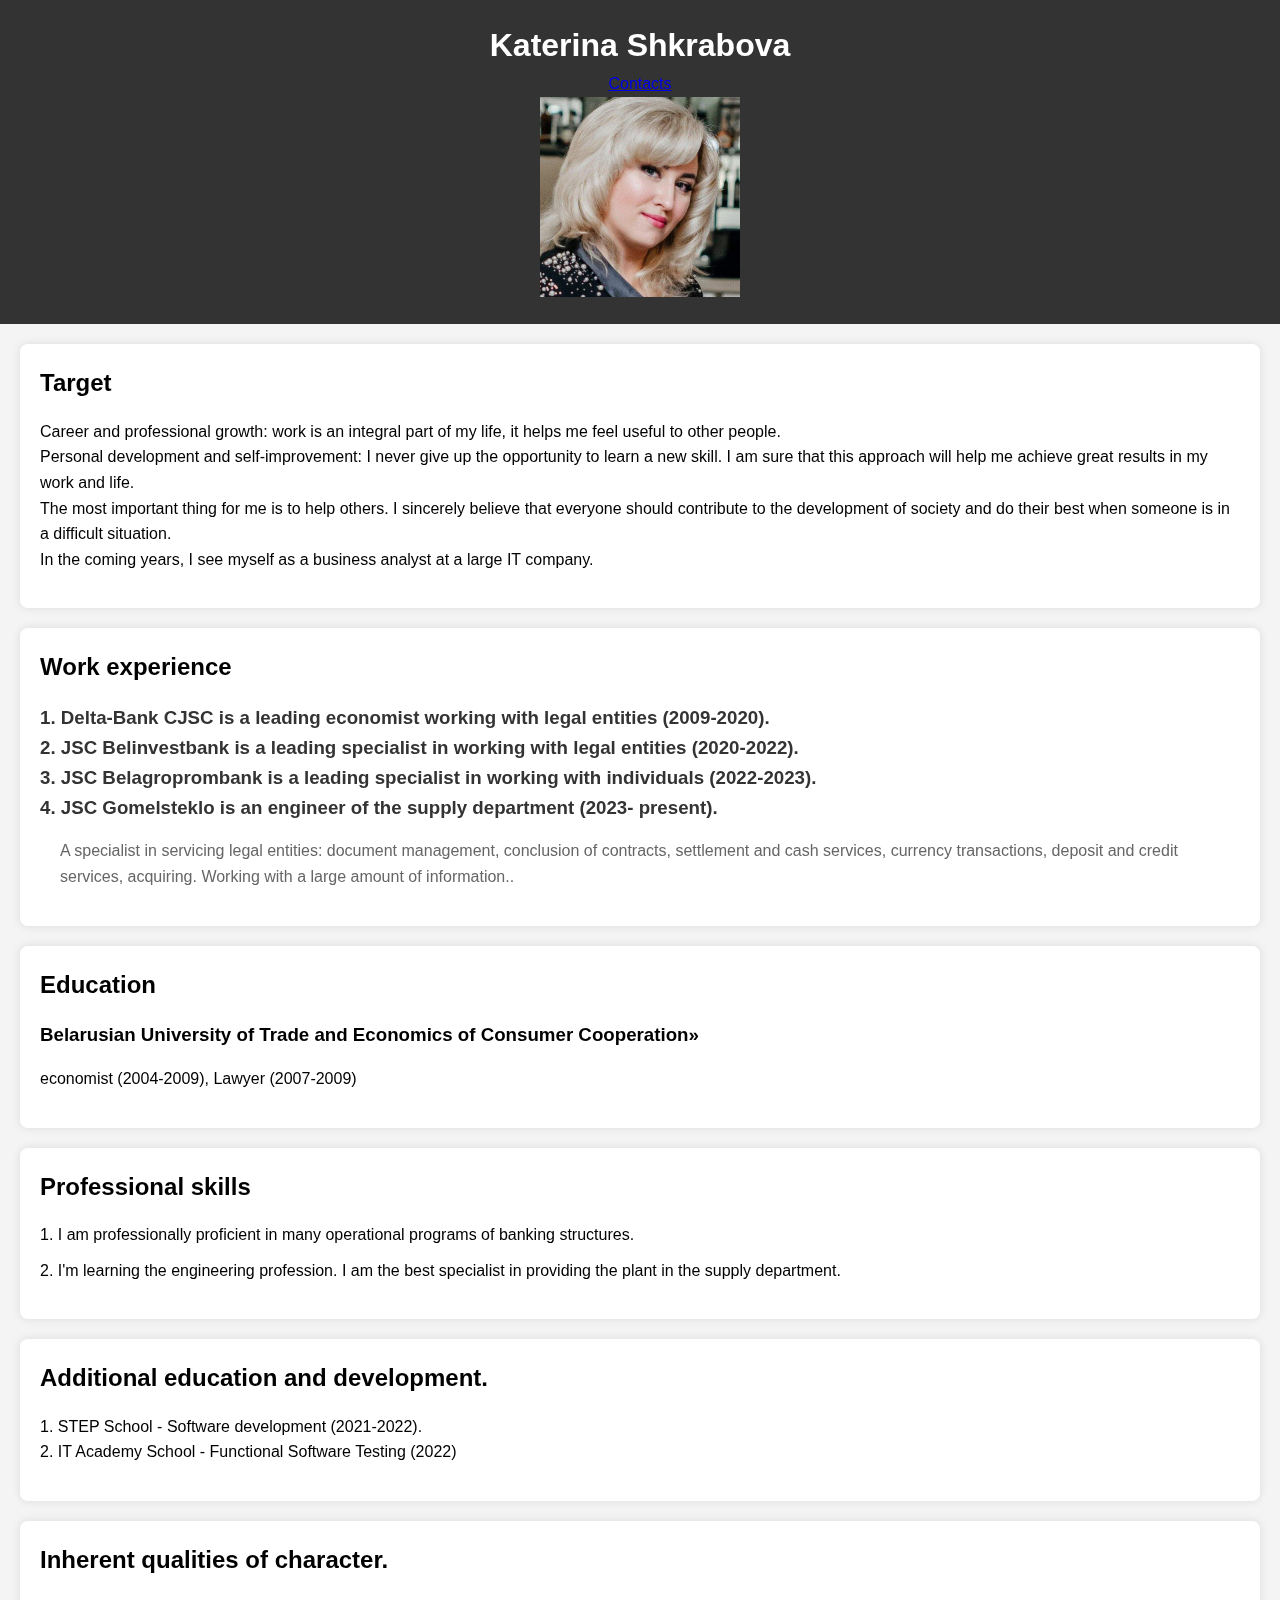
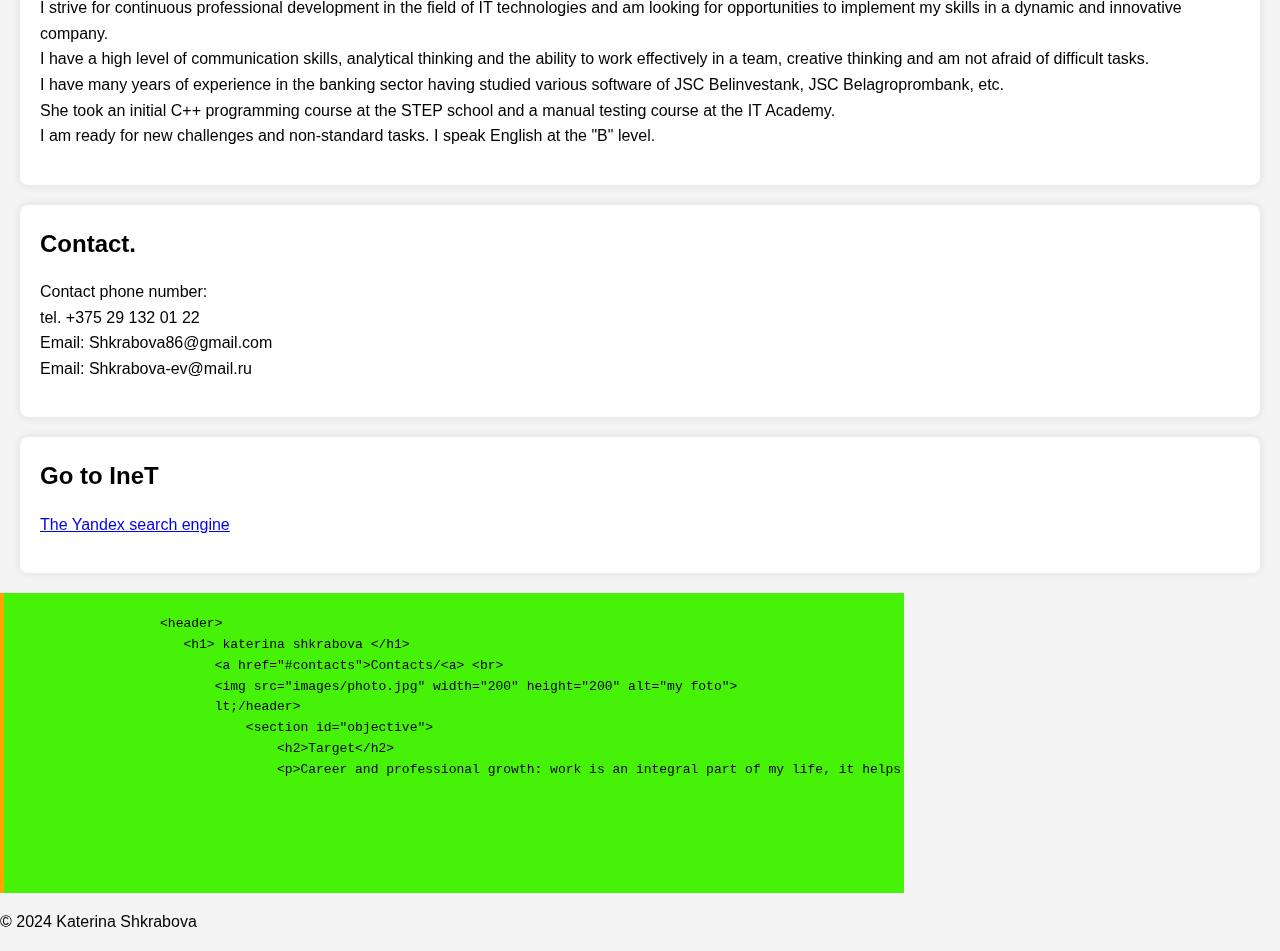
==== index.html @ ec5527c3 "25" ====
<!DOCTYPE html>
<html lang="en">
<head>
    <meta charset="UTF-8">
    <meta name="viewport" content="width=device-width, initial-scale=1.0">
    <title>Resume</title>
    <link rel="stylesheet" href="css/styles.css">
</head>
<body>
    <header>
        <h1>Katerina Shkrabova</h1>
        <a href="#contacts">Contacts</a><br>
        <img src="images/photo.jpg" width="200" height="200" alt="my foto">
    </header>
    <section id="objective">
        <h2>Target</h2>
        <p>Career and professional growth: work is an integral part of my life, it helps me feel useful to other people.<br>
            Personal development and self-improvement: I never give up the opportunity to learn a new skill. I am sure that this approach will help me achieve great results in my work and life.<br>
            The most important thing for me is to help others. I sincerely believe that everyone should contribute to the development of society and do their best when someone is in a difficult situation.<br>
            In the coming years, I see myself as a business analyst at a large IT company.<br>
    </section>
    <section id="experience">
        <h2>Work experience</h2>
        <ul>
            <li>
                <h3>1.	Delta-Bank CJSC is a leading economist working with legal entities (2009-2020). <br>
                    2.	JSC Belinvestbank is a leading specialist in working with legal entities (2020-2022). <br>
                    3.	JSC Belagroprombank is a leading specialist in working with individuals (2022-2023).<br>
                    4.	JSC Gomelsteklo is an engineer of the supply department (2023- present).<br>
                </h3>
                <p>A specialist in servicing legal entities: document management, conclusion of contracts, settlement and cash services, currency transactions, deposit and credit services, acquiring. Working with a large amount of information..</p>
            </li>
        </ul>
    </section>
    <section id="education">
        <h2>Education</h2>
        <ul>
            <li>
                <h3>Belarusian University of Trade and Economics of Consumer Cooperation»</h3>
                <p>economist (2004-2009), Lawyer (2007-2009)</p>
            </li>
        </ul>
    </section>
    <section id="skills">
        <h2>Professional skills</h2>
        <ul>
            <li>
            1. I am professionally proficient in many operational programs of banking structures.</li>
            <li>
            2. I'm learning the engineering profession. I am the best specialist in providing the plant in the supply department.</li>
        </ul>
    </section>
    <section id="additional-info">
        <h2>Additional education and development.</h2>
        <p>
            1.	STEP School - Software development (2021-2022). <br>
            2.	IT Academy School - Functional Software Testing (2022)</p>
    </section>
    <section id="r">
        <h2>Inherent qualities of character.</h2>
        <p>
            I strive for continuous professional development in the field of IT technologies and am looking for opportunities to implement my skills in a dynamic and innovative company. <br>
        I have a high level of communication skills, analytical thinking and the ability to work effectively in a team, creative thinking and am not afraid of difficult tasks. <br>
        I have many years of experience in the banking sector having studied various software of JSC Belinvestank, JSC Belagroprombank, etc. <br>
        She took an initial C++ programming course at the STEP school and a manual testing course at the IT Academy.<br>
        I am ready for new challenges and non-standard tasks. I speak English at the "B" level. </p>
    </section>

    <section id="contacts"> 
        <h2>Contact.</h2>
        <p>
        Contact phone number:<br>
        tel. +375 29 132 01 22<br>
        Email: Shkrabova86@gmail.com<br>
        Email: Shkrabova-ev@mail.ru</p>
    </section>
    
    <section id="yandex">
        <h2>Go to IneT</h2>
         <p>
        <a href="http://www.yandex.ru">The Yandex search engine</a>
        </p>
    </section>

            <pre><code>
                    &lt;header&gt;
                       &lth1&gt katerina shkrabova &lt;/h1&gt;
                           &lt;a href="#contacts">Contacts/&lt;a&gt; &lt;br&gt;
                           &lt;img src="images/photo.jpg" width="200" height="200" alt="my foto"&gt;
                           lt;/header&gt;
                               &lt;section id="objective"&gt;
                                   &lt;h2&gt;Target&lt;/h2&gt;
                                   &lt;p&gt;Career and professional growth: work is an integral part of my life, it helps me feel useful to other people.&lt;br&gt;
            </code></pre>       
<footer>
    <p>© 2024 Katerina Shkrabova</p>
  </footer>
</body>
</html>
---- css/styles.css ----
body {
    font-family: Arial, sans-serif;
    line-height: 1.6;
    margin: 0;
    padding: 0;
    background-color: #f4f4f4;
}

header {
    background: #333;
    color: #fff;
    padding: 20px;
    text-align: center;
}


h1, h2, h3 { 
    margin: 0;
    padding: 0;
}

section {
    background: #fff;
    margin: 20px;
    padding: 20px;
    border-radius: 8px;
    box-shadow: 0 0 10px rgba(0, 0, 0, 0.1);
}

ul {
    list-style-type: none;
    padding: 0;
}

ul li {
    margin-bottom: 10px;
}

#experience h3 {
    color: #333;
    margin-bottom: 5px;
}

#experience p {
    margin-left: 20px;
    color: #666;
}
@media print {
    body {
        background: #fff;
        color: #000;
    }

    section {
        box-shadow: none;
        margin: 0;
        padding: 0;
    }
}
{
    <font color="red" face="Arial" size="5"> Contact </font>
}

pre {
    max-width: 900px;
    max-height: 300px;
    min-height: 300px;
    background-color: #47f209;
    border-left: 4px solid orange;
    overflow: auto;
}
code {
    padding: 0px;
}
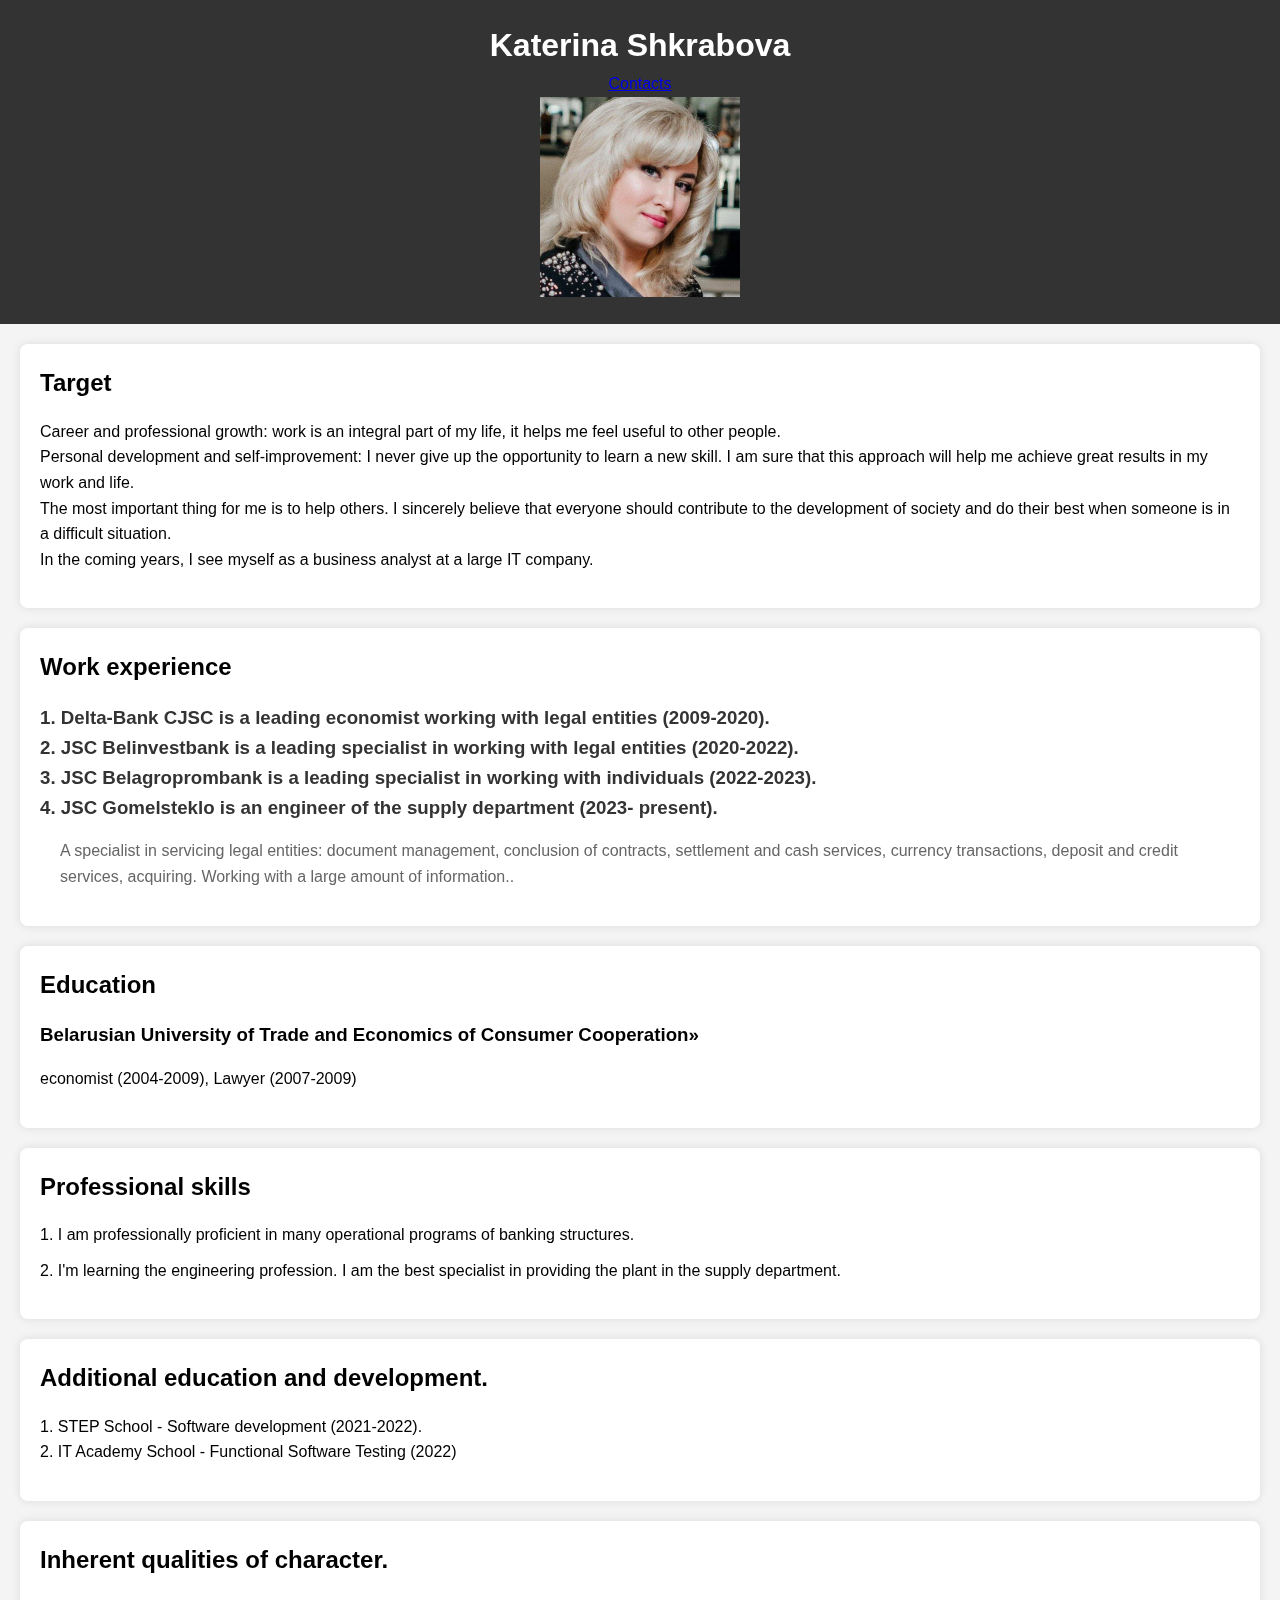
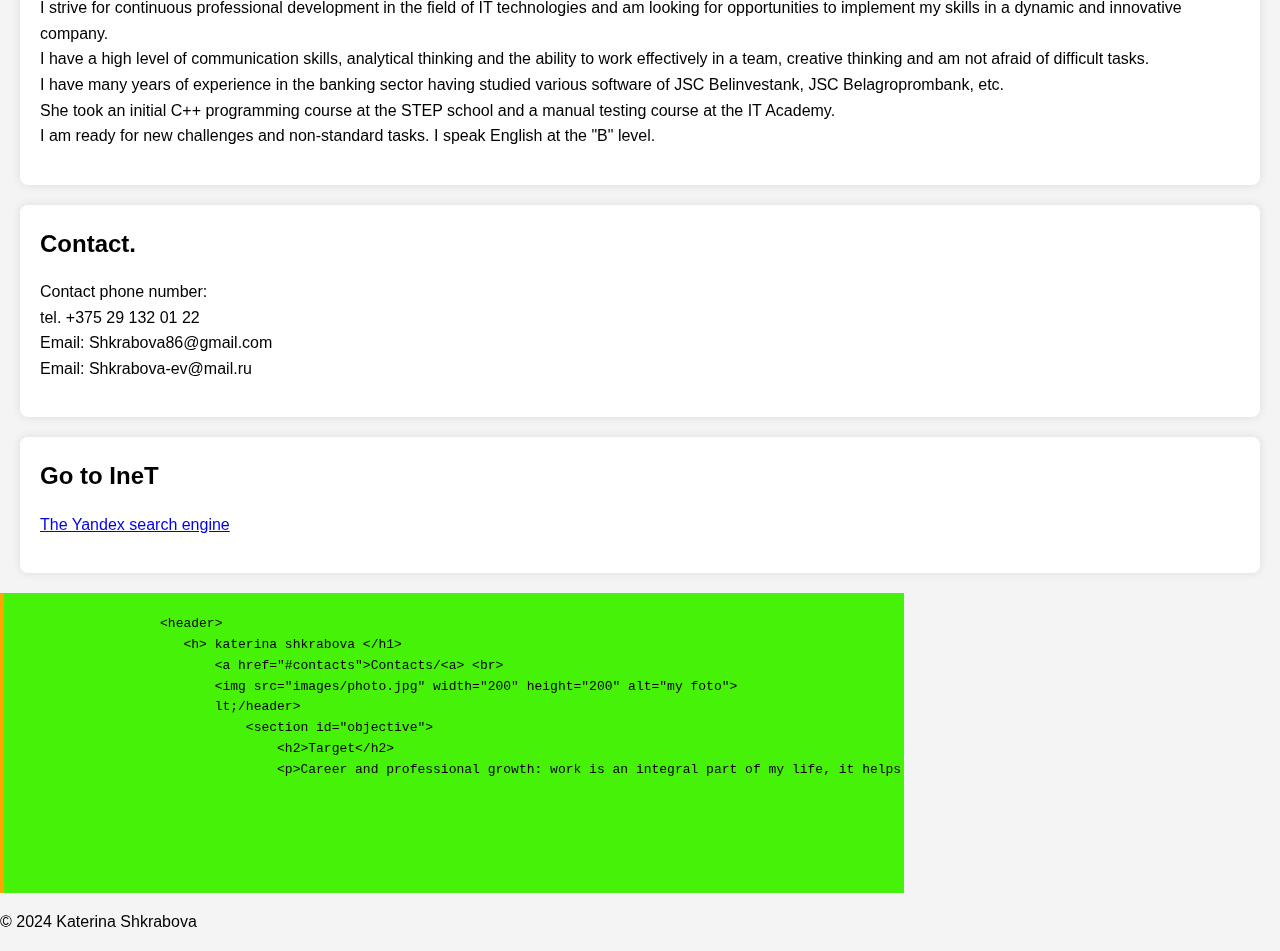
==== commit bb47f873: "27" ====
--- a/index.html
+++ b/index.html
@@ -84,7 +84,7 @@
 
             <pre><code>
                     &lt;header&gt;
-                       &lth1&gt katerina shkrabova &lt;/h1&gt;
+                       &lth&gt; katerina shkrabova &lt;/h1&gt;
                            &lt;a href="#contacts">Contacts/&lt;a&gt; &lt;br&gt;
                            &lt;img src="images/photo.jpg" width="200" height="200" alt="my foto"&gt;
                            lt;/header&gt;
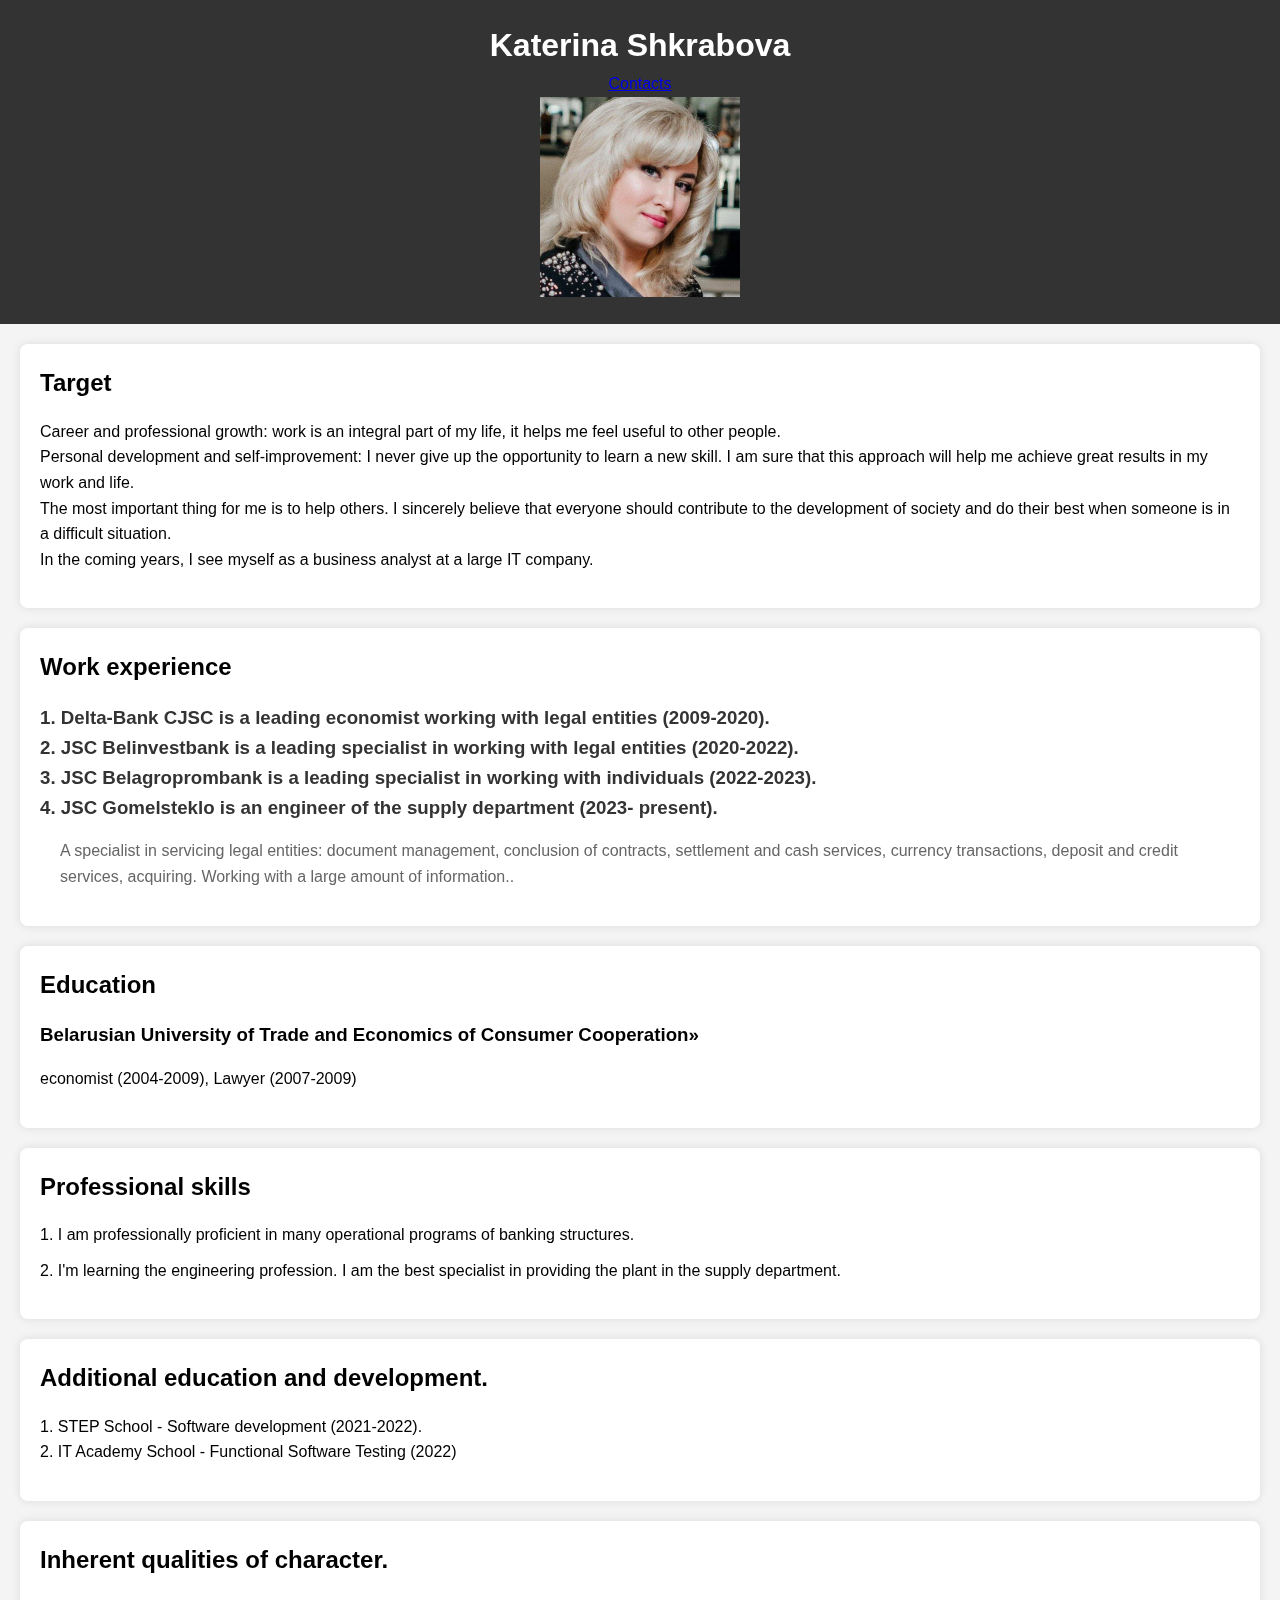
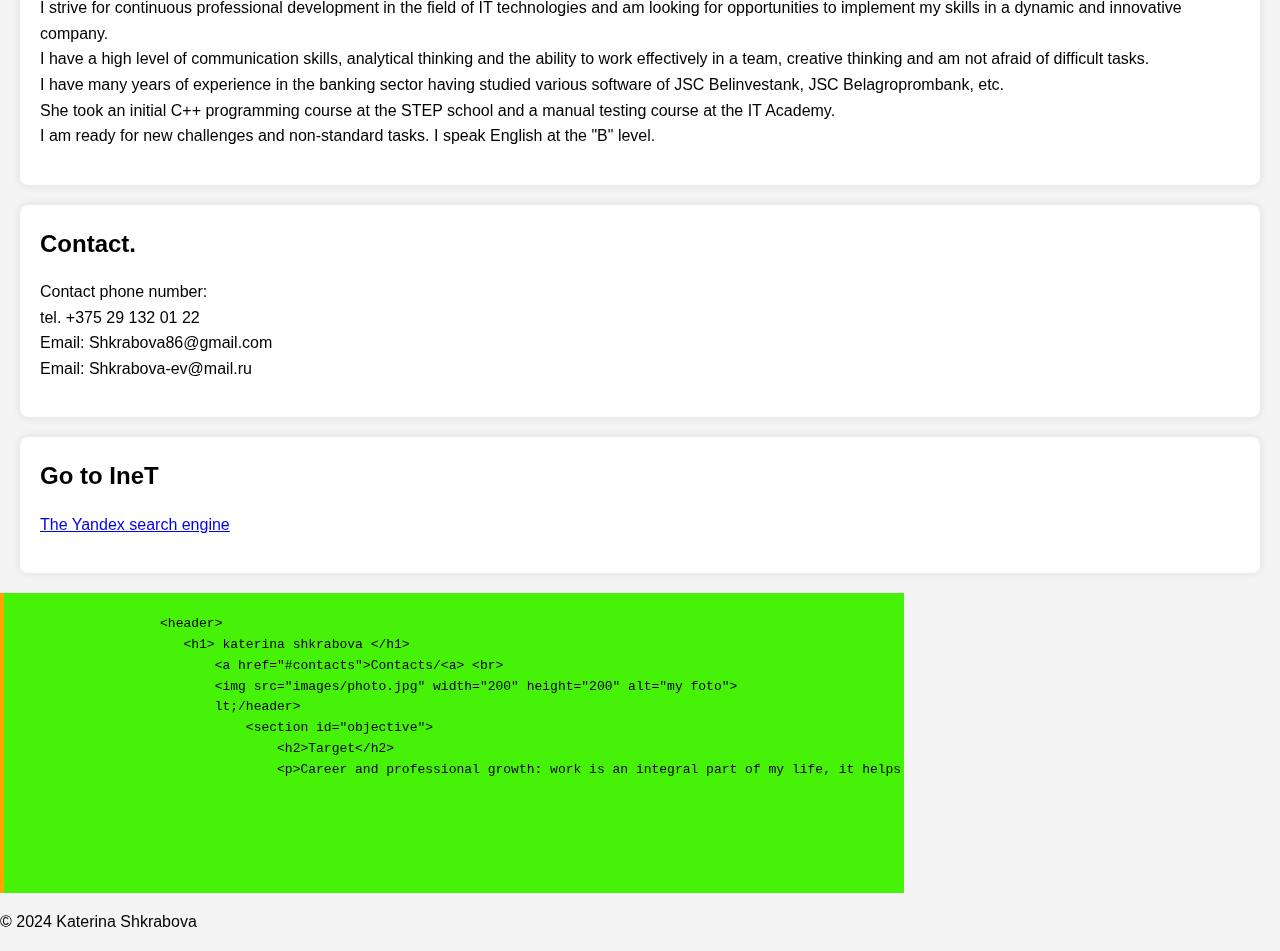
==== commit c05074a9: "28" ====
--- a/index.html
+++ b/index.html
@@ -84,7 +84,7 @@
 
             <pre><code>
                     &lt;header&gt;
-                       &lth&gt; katerina shkrabova &lt;/h1&gt;
+                       &lth1&gt katerina shkrabova &lt;/h1&gt;
                            &lt;a href="#contacts">Contacts/&lt;a&gt; &lt;br&gt;
                            &lt;img src="images/photo.jpg" width="200" height="200" alt="my foto"&gt;
                            lt;/header&gt;
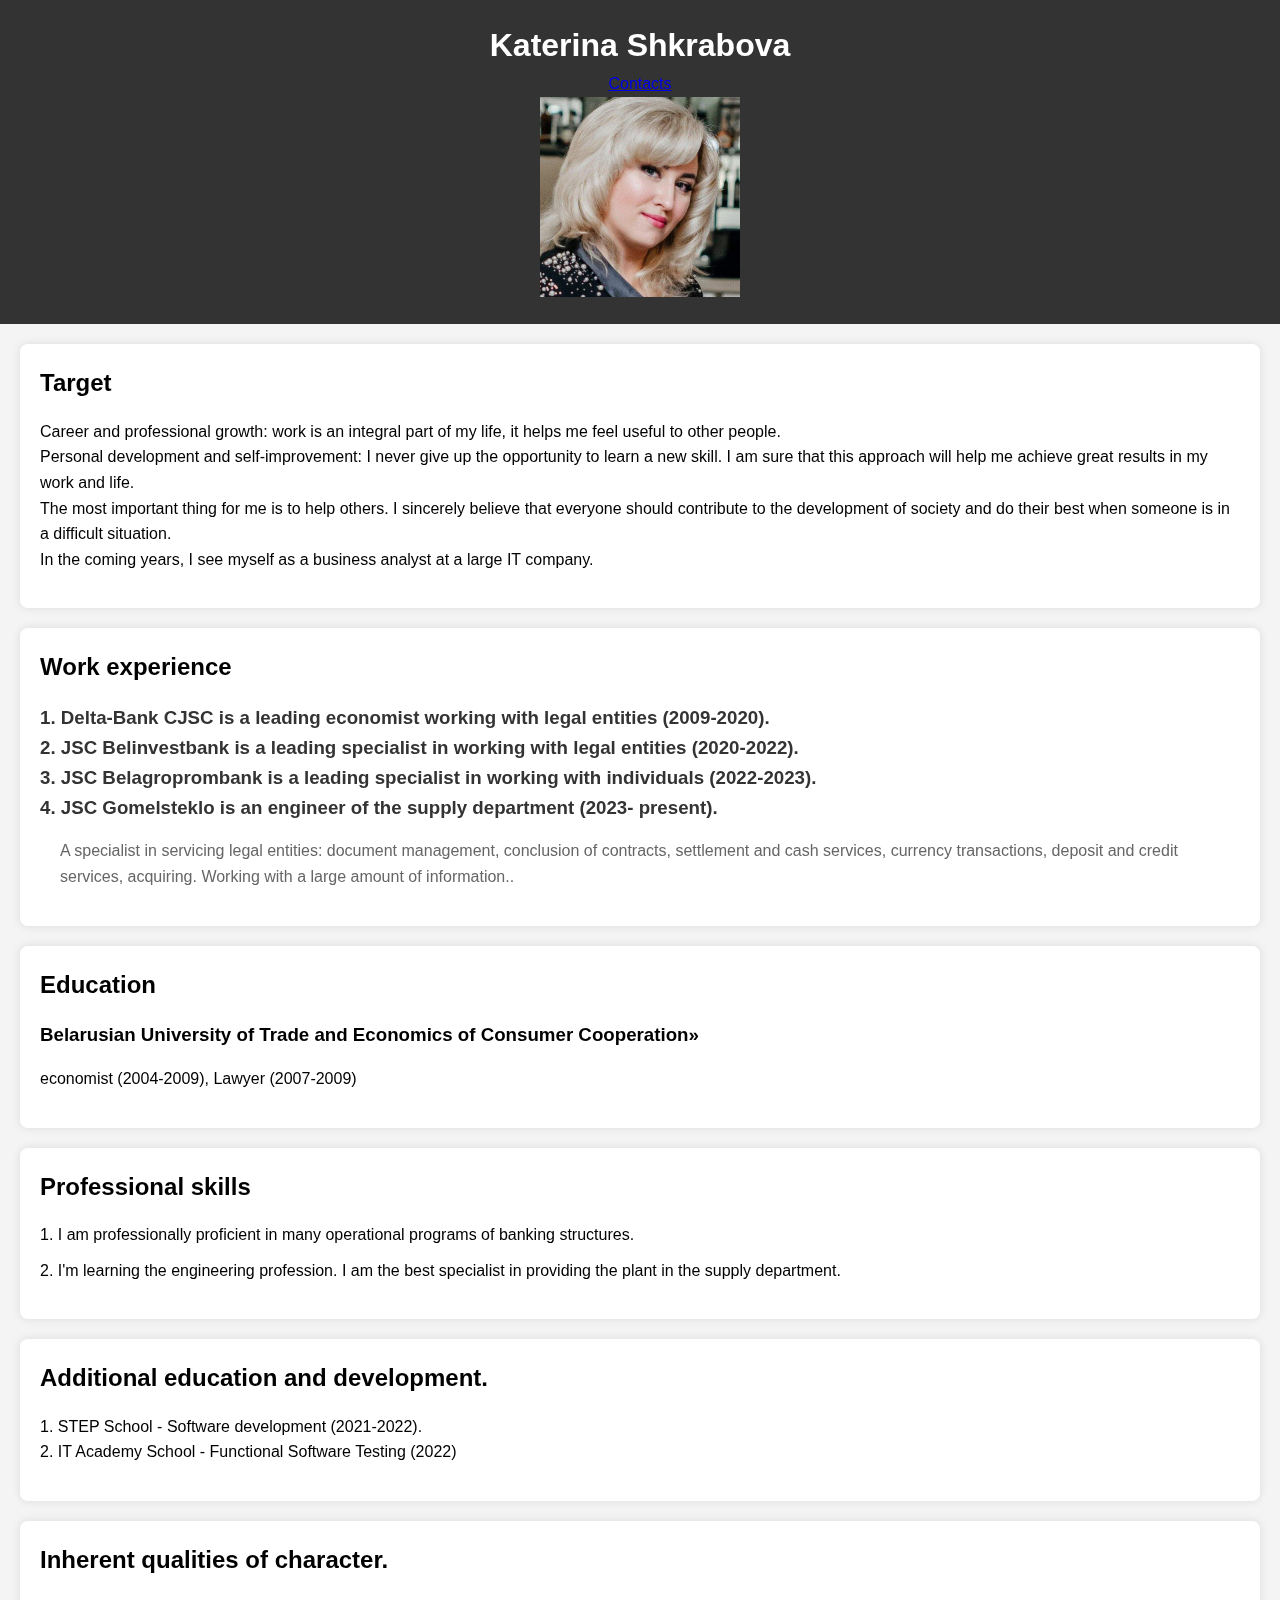
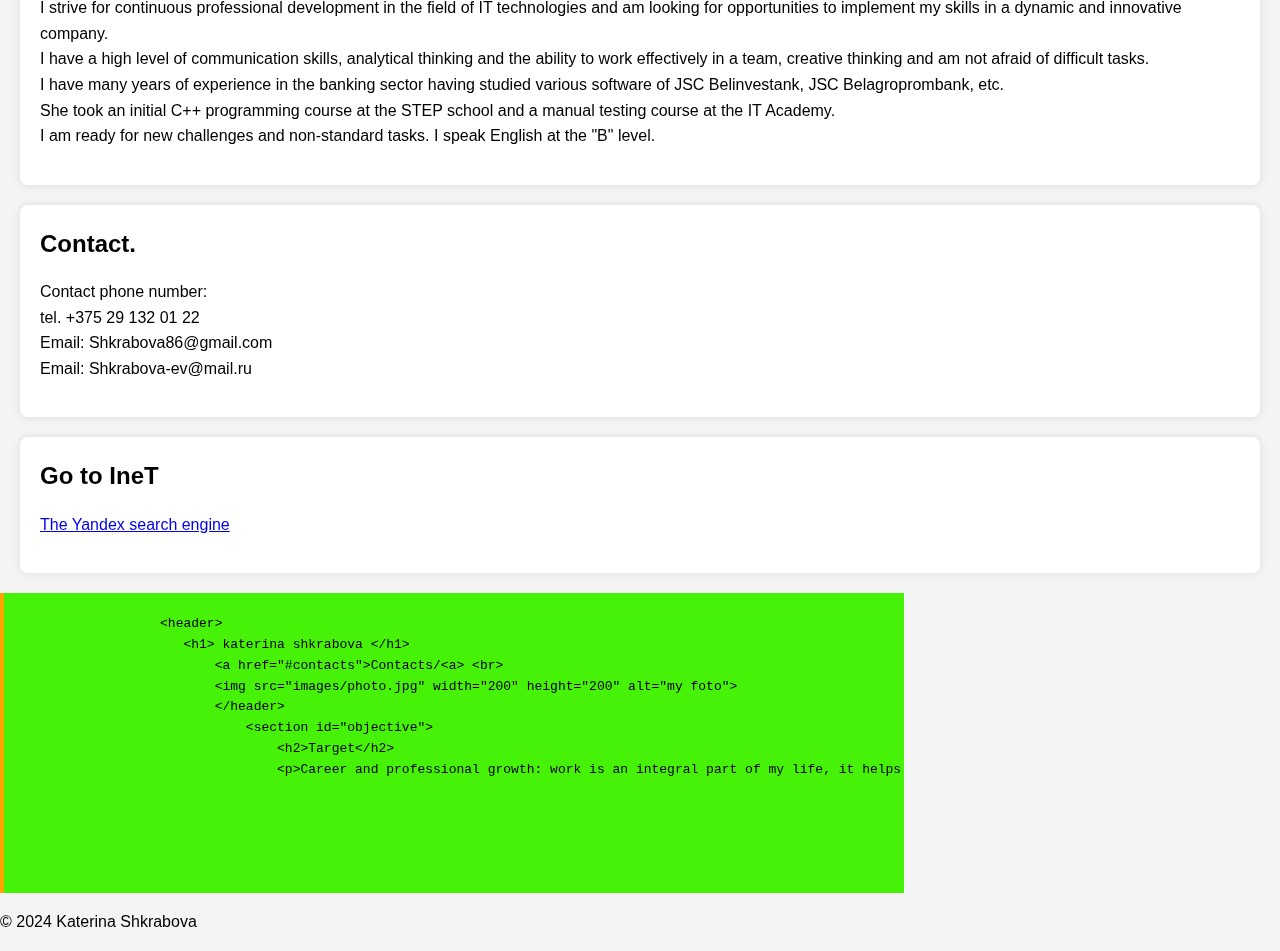
==== commit 45d6f00c: "33" ====
--- a/index.html
+++ b/index.html
@@ -84,10 +84,10 @@
 
             <pre><code>
                     &lt;header&gt;
-                       &lth1&gt katerina shkrabova &lt;/h1&gt;
+                       &lt;h1&gt; katerina shkrabova &lt;/h1&gt;
                            &lt;a href="#contacts">Contacts/&lt;a&gt; &lt;br&gt;
                            &lt;img src="images/photo.jpg" width="200" height="200" alt="my foto"&gt;
-                           lt;/header&gt;
+                           &lt;/header&gt;
                                &lt;section id="objective"&gt;
                                    &lt;h2&gt;Target&lt;/h2&gt;
                                    &lt;p&gt;Career and professional growth: work is an integral part of my life, it helps me feel useful to other people.&lt;br&gt;
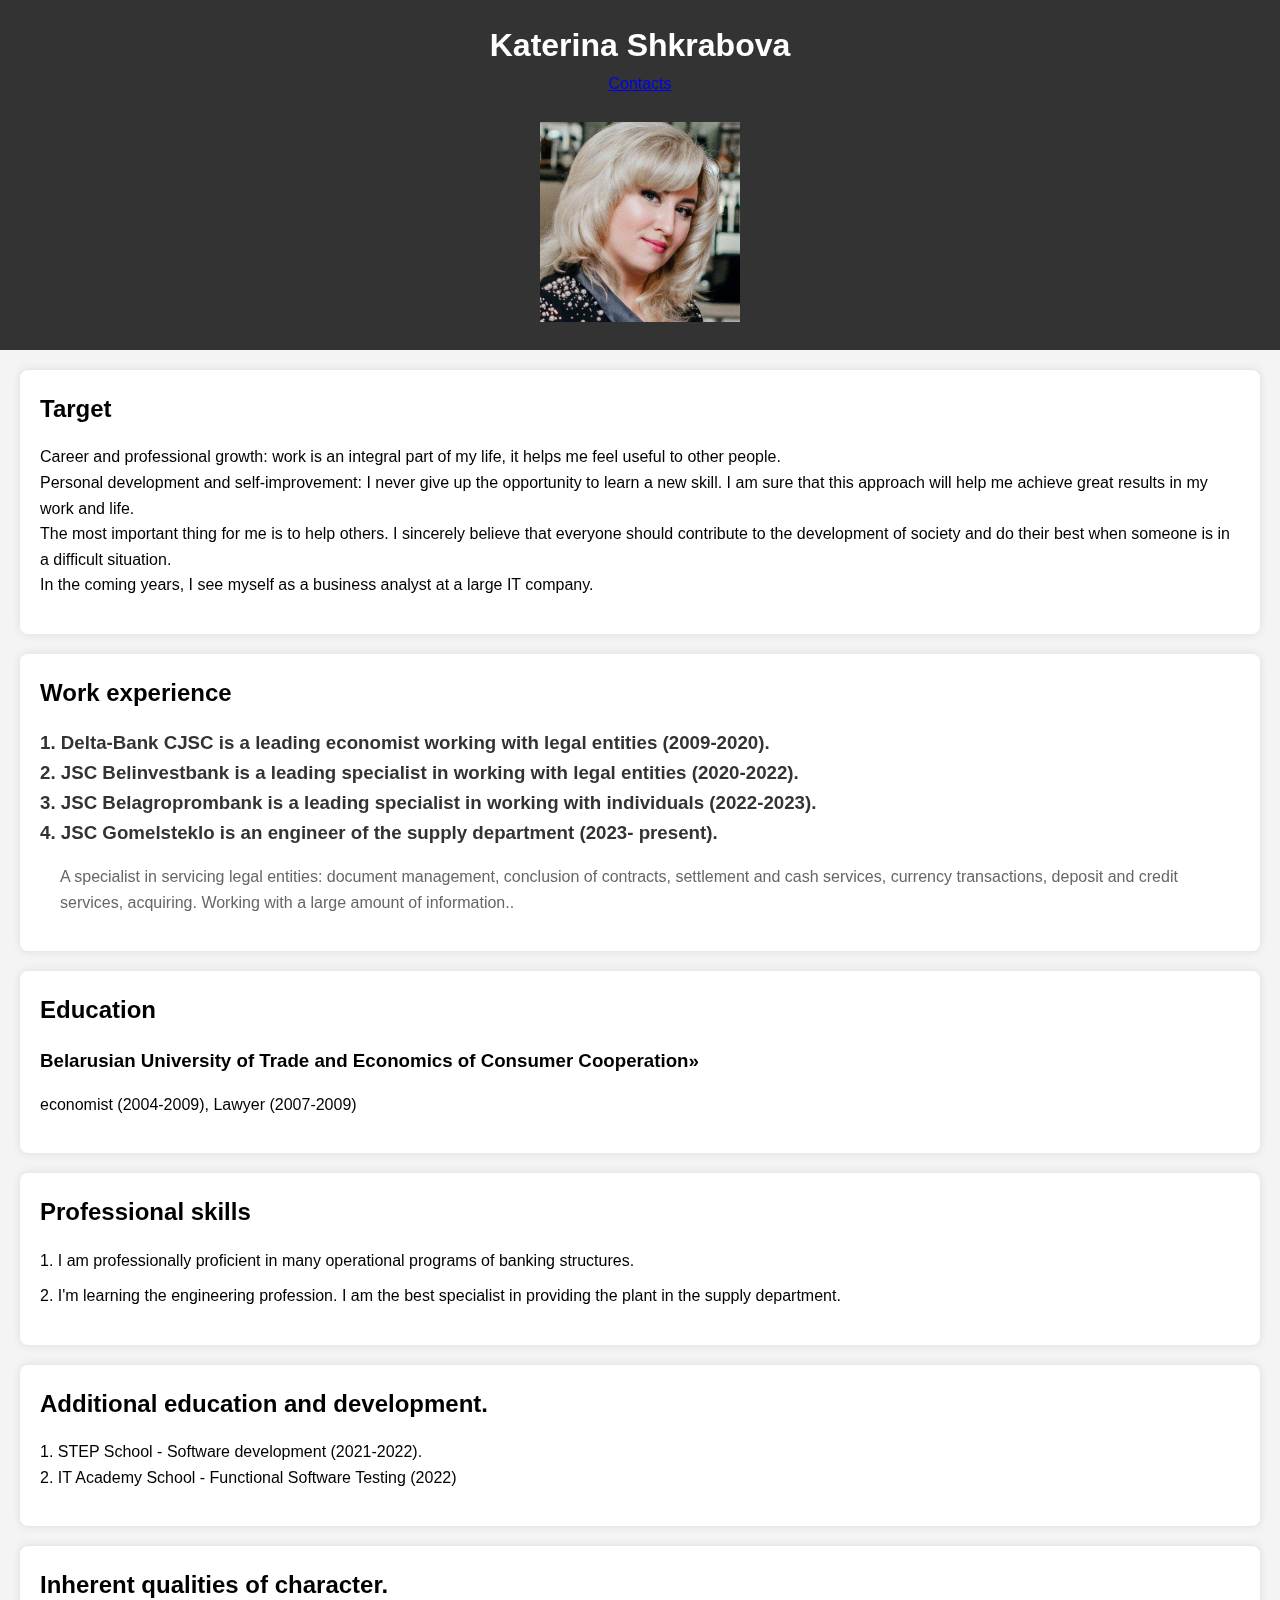
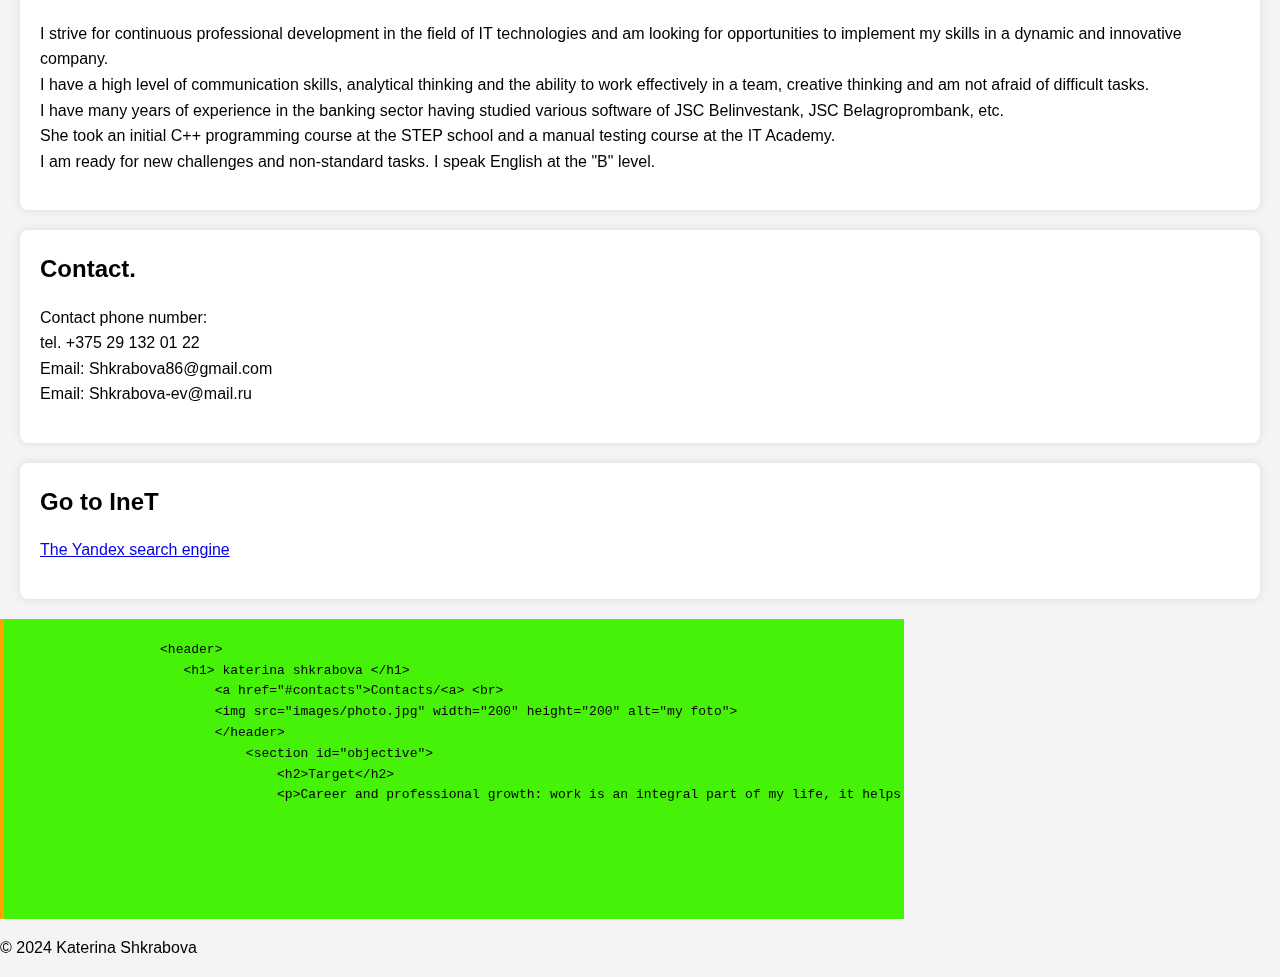
==== commit f1c81dba: "36" ====
--- a/index.html
+++ b/index.html
@@ -10,6 +10,7 @@
     <header>
         <h1>Katerina Shkrabova</h1>
         <a href="#contacts">Contacts</a><br>
+        <a href="https://validator.w3.org/nu/?doc=https%3A%2F%2Feshkrabova.github.io%2F"></a><br>
         <img src="images/photo.jpg" width="200" height="200" alt="my foto">
     </header>
     <section id="objective">
@@ -91,7 +92,7 @@
                                &lt;section id="objective"&gt;
                                    &lt;h2&gt;Target&lt;/h2&gt;
                                    &lt;p&gt;Career and professional growth: work is an integral part of my life, it helps me feel useful to other people.&lt;br&gt;
-            </code></pre>       
+                                </code></pre>       
 <footer>
     <p>© 2024 Katerina Shkrabova</p>
   </footer>
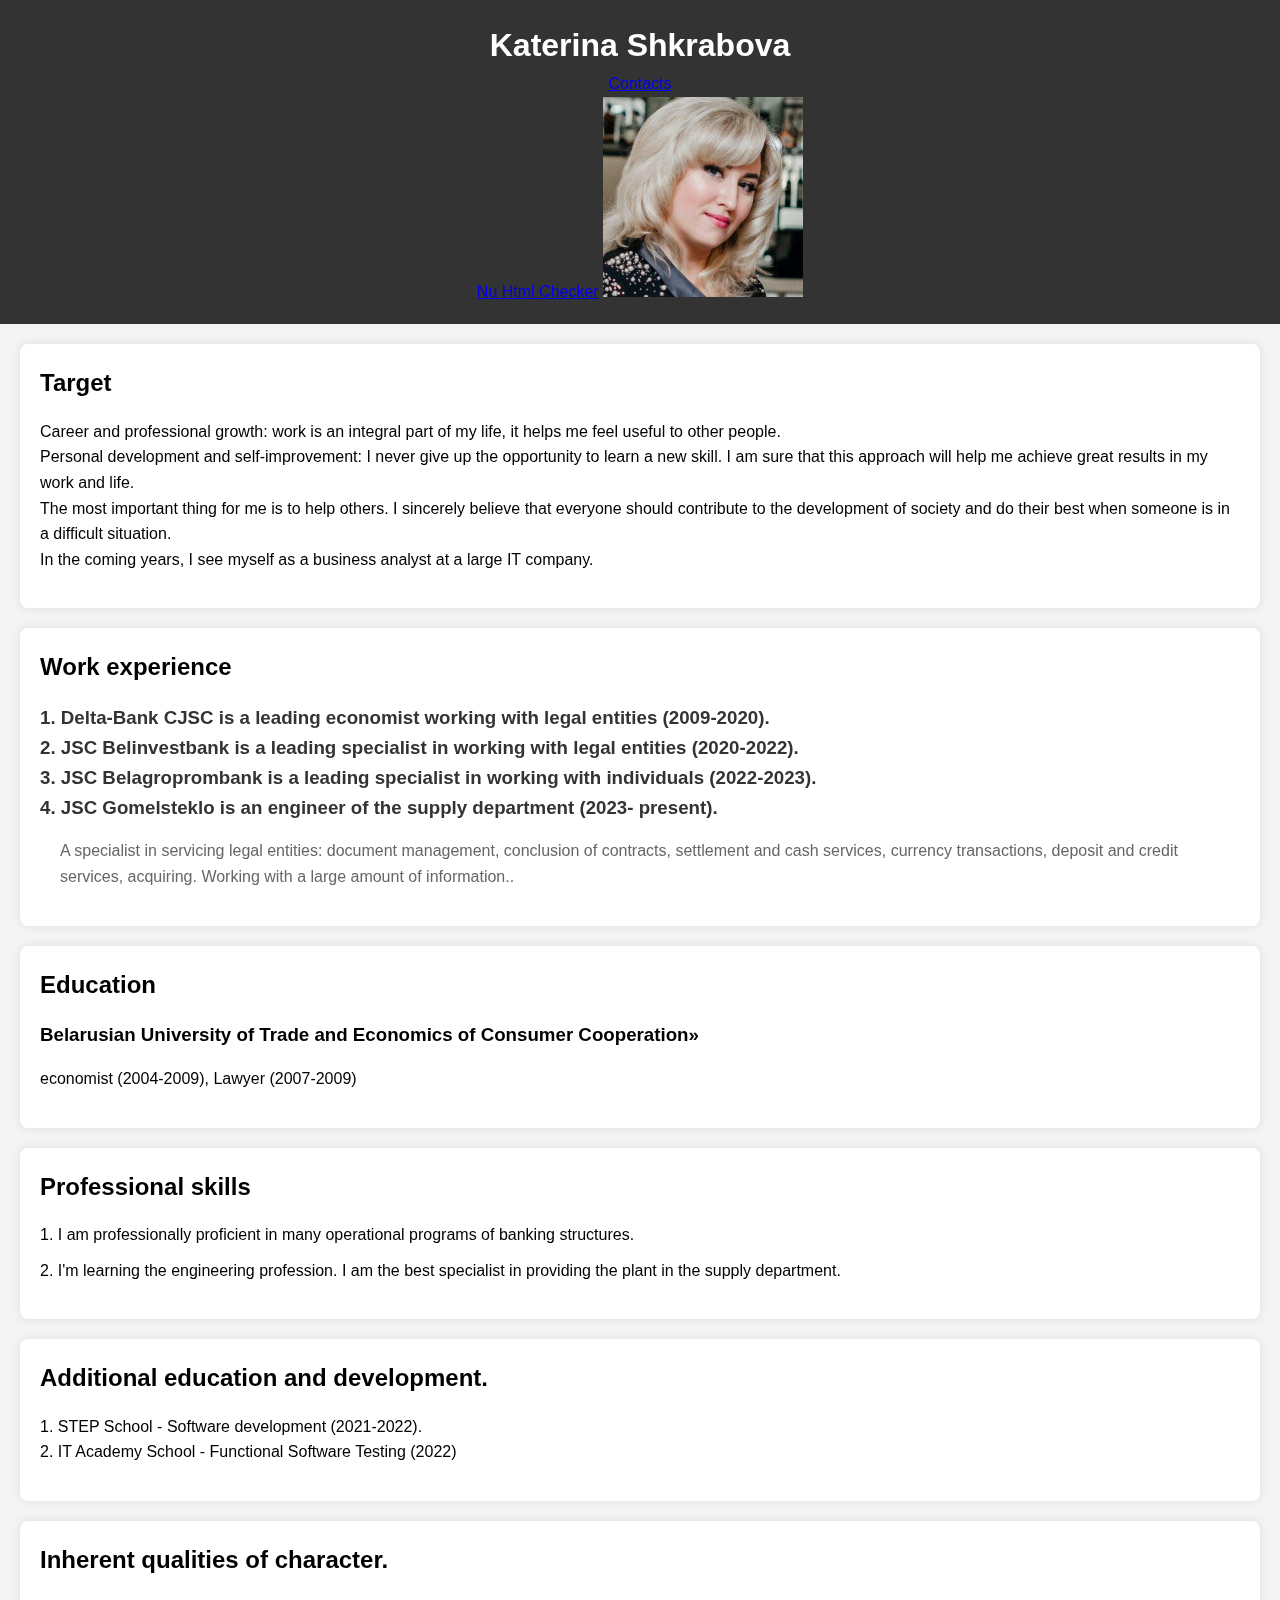
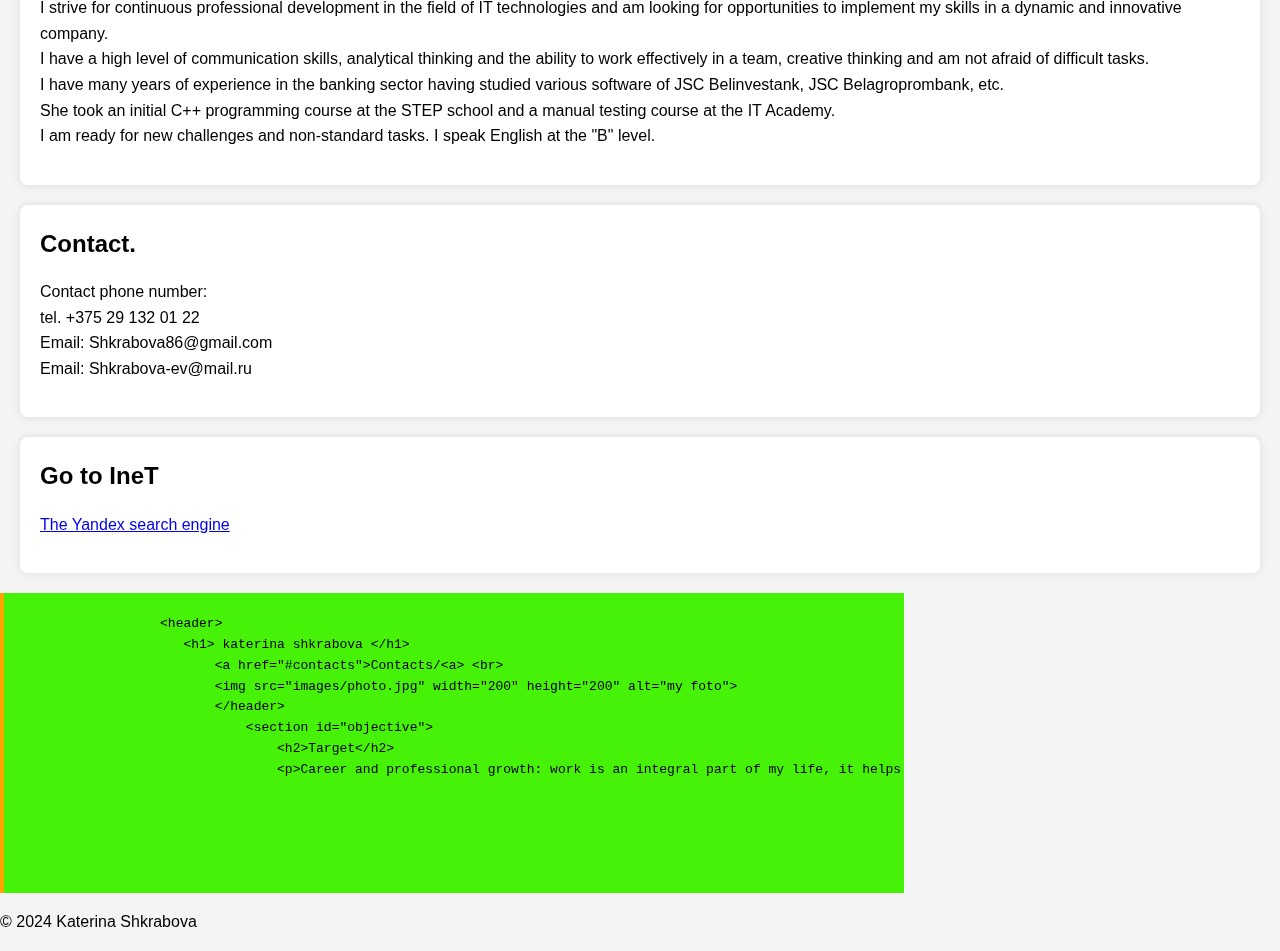
==== commit bc1cb9c4: "39" ====
--- a/index.html
+++ b/index.html
@@ -10,7 +10,7 @@
     <header>
         <h1>Katerina Shkrabova</h1>
         <a href="#contacts">Contacts</a><br>
-        <a href="https://validator.w3.org/nu/?doc=https%3A%2F%2Feshkrabova.github.io%2F"></a><br>
+        <a href="https://validator.w3.org/nu/?doc=https%3A%2F%2Feshkrabova.github.io%2F" target="_blank">Nu Html Checker</a>
         <img src="images/photo.jpg" width="200" height="200" alt="my foto">
     </header>
     <section id="objective">
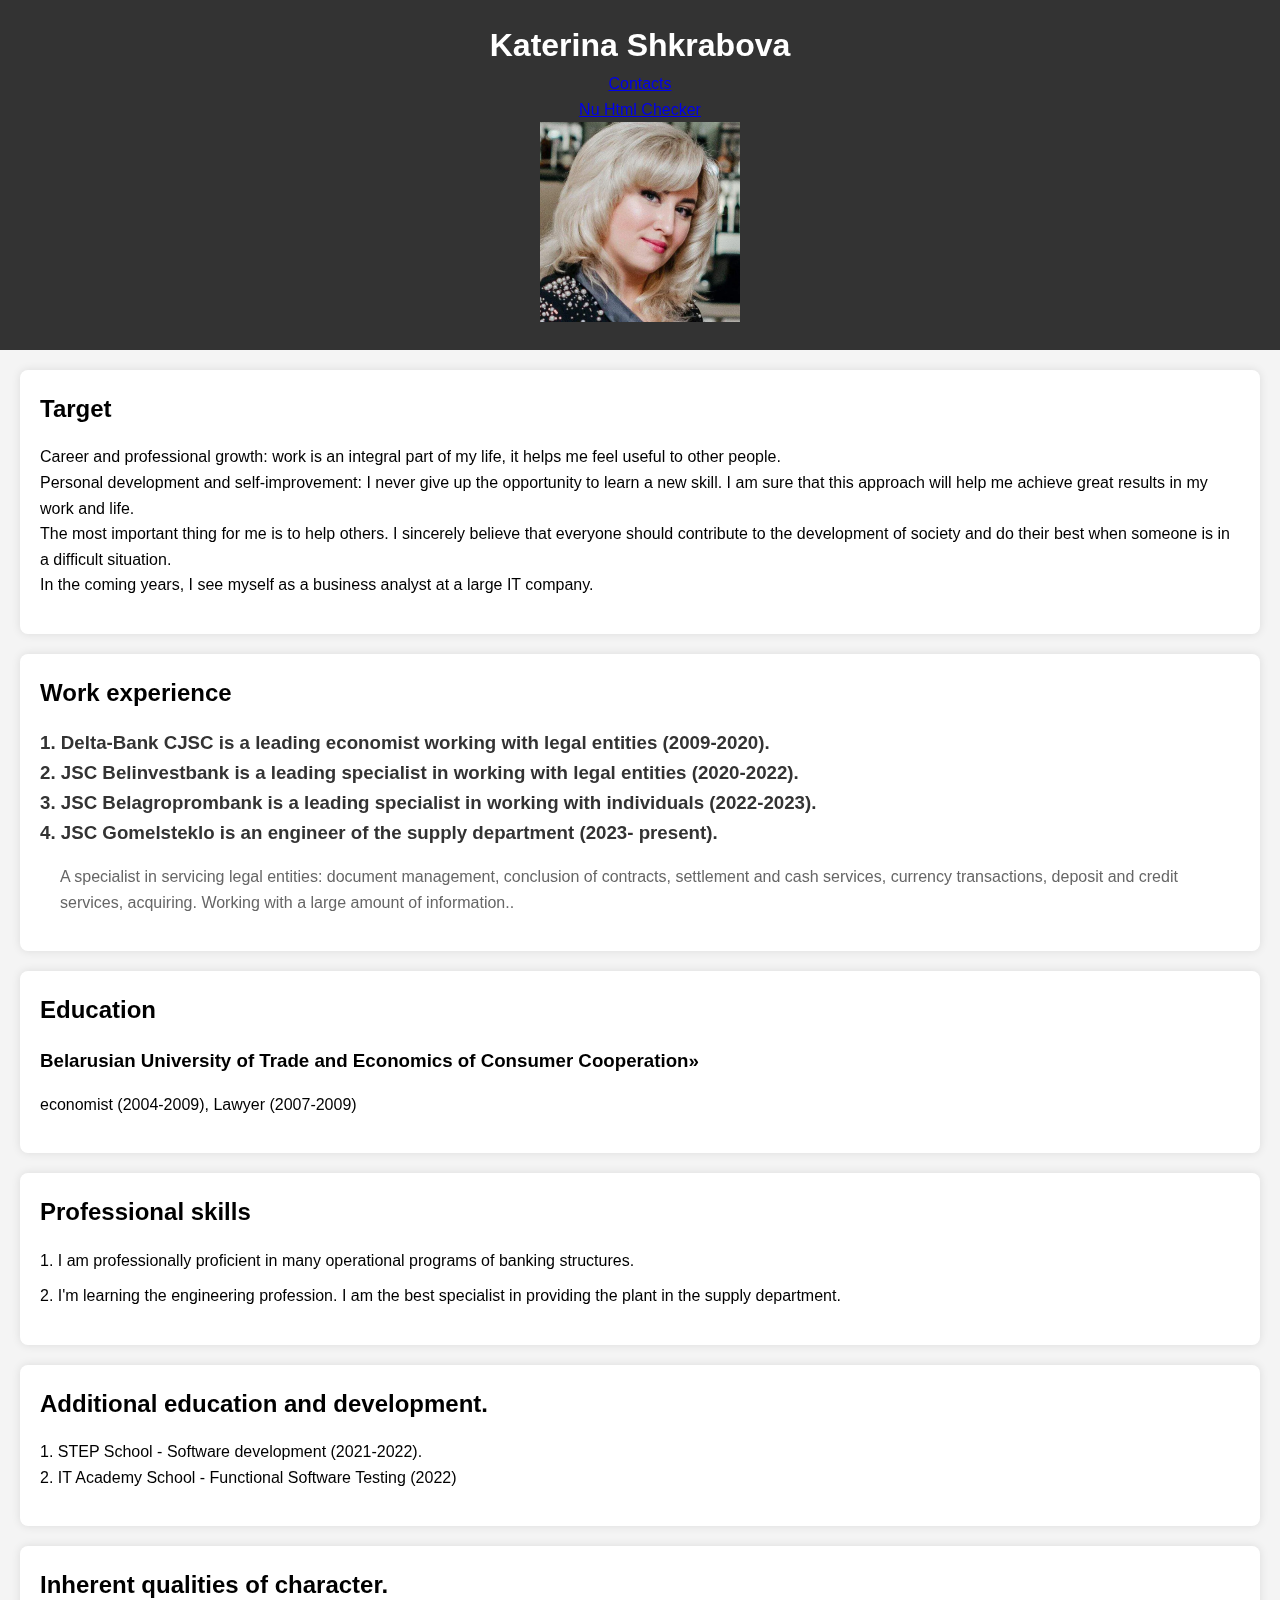
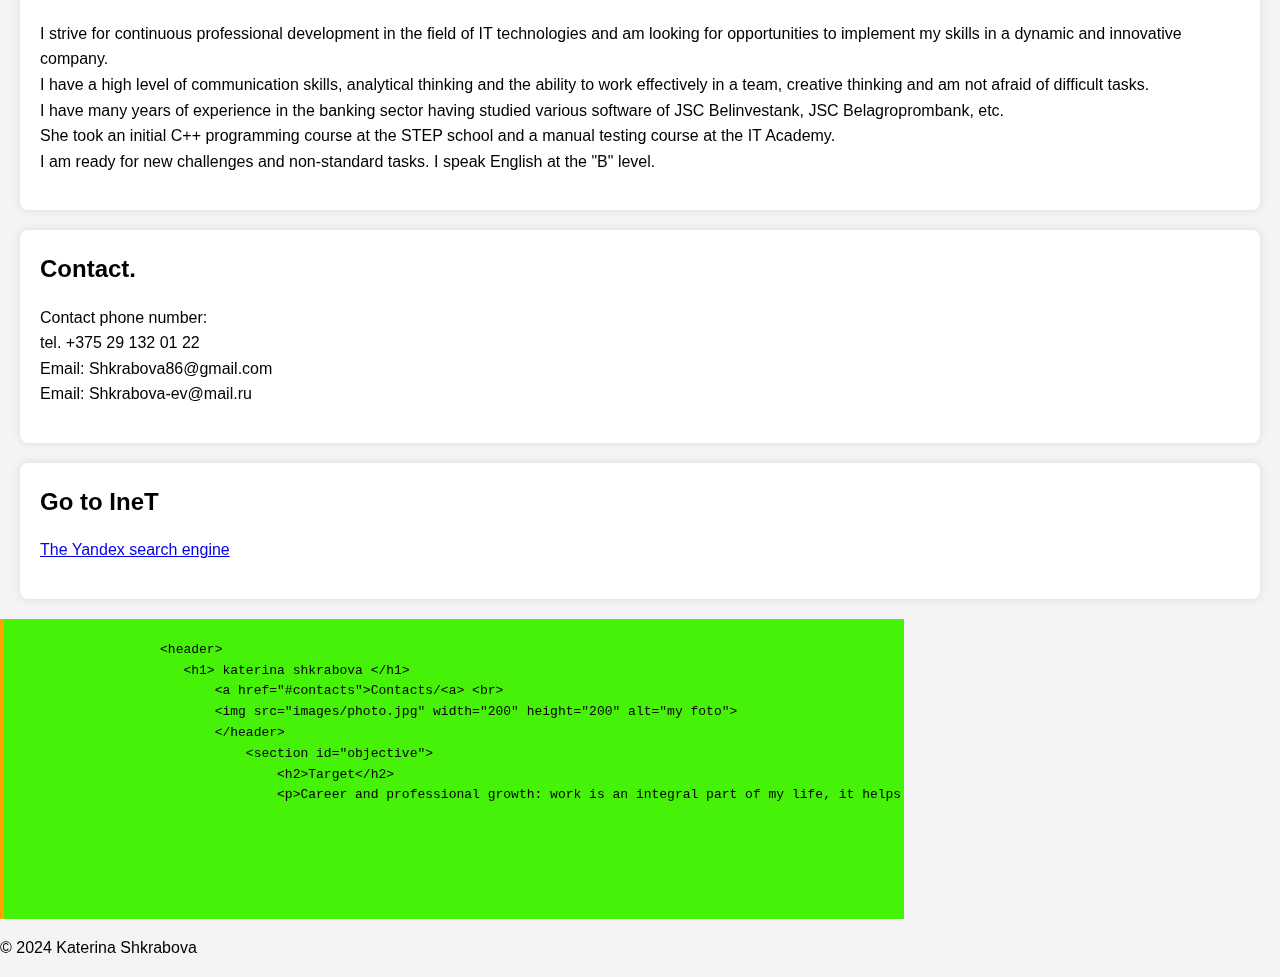
==== commit e23c56e4: "41" ====
--- a/index.html
+++ b/index.html
@@ -10,7 +10,7 @@
     <header>
         <h1>Katerina Shkrabova</h1>
         <a href="#contacts">Contacts</a><br>
-        <a href="https://validator.w3.org/nu/?doc=https%3A%2F%2Feshkrabova.github.io%2F" target="_blank">Nu Html Checker</a>
+        <a href="https://validator.w3.org/nu/?doc=https%3A%2F%2Feshkrabova.github.io%2F" target="_blank">Nu Html Checker</a><br>
         <img src="images/photo.jpg" width="200" height="200" alt="my foto">
     </header>
     <section id="objective">
